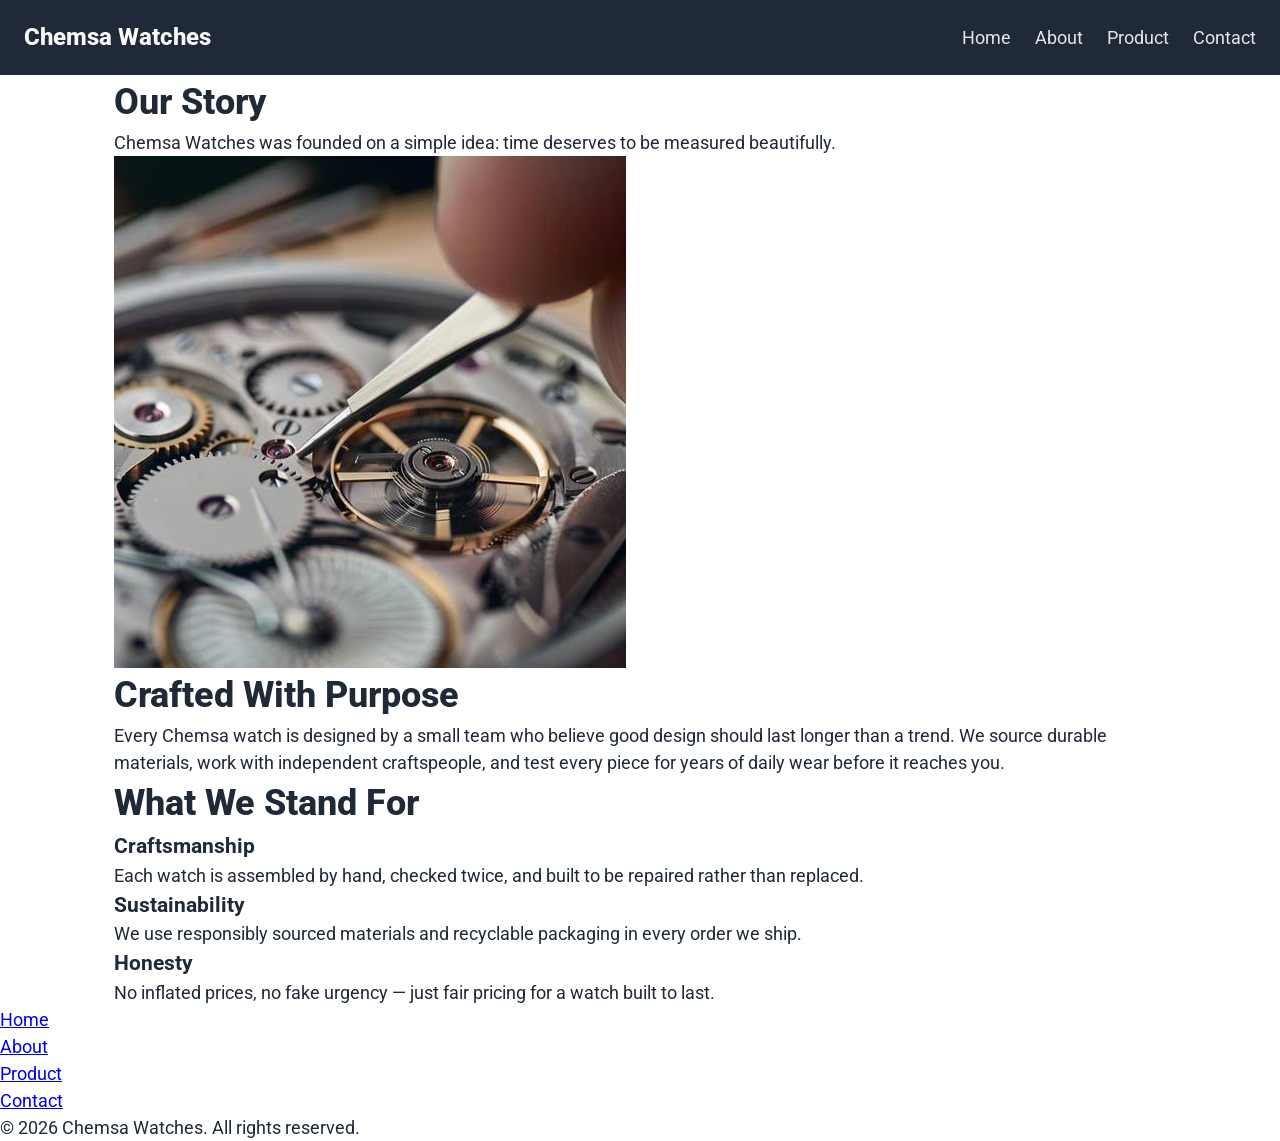
==== about.html @ fb9504d1 "Finished header, hero and other small changes" ====
<!DOCTYPE html>
<html lang="en">
<head>
    <meta charset="UTF-8">
    <meta name="viewport" content="width=device-width, initial-scale=1.0">
    <link rel="preconnect" href="https://fonts.googleapis.com">
    <link rel="preconnect" href="https://fonts.gstatic.com" crossorigin>
    <link href="https://fonts.googleapis.com/css2?family=Roboto:ital,wght@0,100..900;1,100..900&display=swap" rel="stylesheet">

    <link rel="stylesheet" href="css/base.css">
    <title>Document</title>
</head>
<body>
        <header>
        <div class="header-inner">
            <h1 class="logo">Chemsa Watches</h1>
            <nav>
                <ul>
                    <li><a href="index.html">Home</a></li>
                    <li><a href="about.html">About</a></li>
                    <li><a href="product.html">Product</a></li>
                    <li><a href="contact.html">Contact</a></li>
                </ul>
            </nav>
        </div>
    </header> 
    <main>
        <section class="page-intro">
            <div class="container">
                <h2>Our Story</h2>
                <p class="subtext">Chemsa Watches was founded on a simple idea: time deserves to be measured beautifully.</p>
            </div>
        </section>

        <section class="mission">
            <div class="container mission-inner">
                <div class="mission-image">
                    <img src="images/about-mission.jpg" alt="Chemsa watchmaker assembling a timepiece">
                </div>
                <div class="mission-text">
                    <h2>Crafted With Purpose</h2>
                    <p>Every Chemsa watch is designed by a small team who believe good design should last longer than a trend. We source durable materials, work with independent craftspeople, and test every piece for years of daily wear before it reaches you.</p>
                </div>
            </div>
        </section>

        <section class="values">
            <div class="container">
                <h2>What We Stand For</h2>
                <div class="values-list">
                    <article>
                        <h3>Craftsmanship</h3>
                        <p>Each watch is assembled by hand, checked twice, and built to be repaired rather than replaced.</p>
                    </article>
                    <article>
                        <h3>Sustainability</h3>
                        <p>We use responsibly sourced materials and recyclable packaging in every order we ship.</p>
                    </article>
                    <article>
                        <h3>Honesty</h3>
                        <p>No inflated prices, no fake urgency — just fair pricing for a watch built to last.</p>
                    </article>
                </div>
            </div>
        </section>
    </main>
        <footer>
        <nav>
            <ul>
                <li><a href="index.html">Home</a></li>
                <li><a href="about.html">About</a></li>
                <li><a href="product.html">Product</a></li>
                <li><a href="contact.html">Contact</a></li>
            </ul>
        </nav>
        <p>&copy; 2026 Chemsa Watches. All rights reserved.</p>
    </footer>
</body>
</html>
---- css/base.css ----
/* 
   base.css
   Reset, colour variables, typography, and the width container. 
   Changing anything in this file is a group decision.
*/



/* Reset */

* {
  margin: 0;
  padding: 0;
  box-sizing: border-box;
}


/* Variables */
/* The client's palette. */

:root {
  --dark:  #1F2937;   /* hero and footer background */
  --light: #F9FAF8;   /* hero main text            */
  --grey:  #E5E7EB;   /* secondary text, quote section background  */
  --blue:  #3882F6;   /* buttons, CTA background   */
}


/* Typography */
/* Roboto is imported in the <head> of each page, before this file. */

/* font goes on body and inherits down to everything */
body {
  font-family: "Roboto", sans-serif;
  font-size: 18px;
  line-height: 1.5;
  color: var(--dark);
}

h1 { 
  font-size: 48px; 
  font-weight: 800; 
  line-height: 1.1; 
}

h2 { 
  font-size: 36px; 
  font-weight: 800; 
}


/* Images */
/* Every content image should be stopped from overflowing its container: */
img { 
  max-width: 100%;
  height: auto;
  display: block;
}


/* The Width Container */
/* Every band's background is full width; its content sits inside this. */

.container {
 max-width: 1100px; 
 margin: 0 auto; 
 padding: 0 24px; 
}


/* Links */

/* Header */
header {
  background-color: var(--dark);
  padding: 24px 0;
}

.header-inner {
  display: flex;
  align-items: center;
  justify-content: space-between;
  padding: 0 24px;
}

.logo {
  font-size: 24px;
  font-weight: 800;
  color: var(--light);
}

header nav ul {
  display: flex;
  list-style: none;
  gap: 24px;
}

header nav a {
  font-size: 18px;
  color: var(--grey);
  text-decoration: none;
}

/* Hero Section */
.hero {
  background-color: var(--dark);
  padding: 64px 0;
}

.hero-inner {
  display: flex;
  align-items: center;
  justify-content: space-between;
  gap: 32px;
  padding: 0 24px;
}

.hero-text {
  flex: 1;
}

.hero-text h1 {
  font-size: 48px;
  font-weight: 800;
  color: var(--light);
  margin-bottom: 16px;
}

.hero-text .subtext {
  font-size: 18px;
  color: var(--grey);
  margin-bottom: 24px;
}

.hero-text .btn {
  display: inline-block;
  padding: 12px 32px;
  background-color: var(--blue);
  color: var(--light);
  border-radius: 6px;
  font-size: 18px;
  font-weight: 500;
  text-decoration: none;
}

.hero-image {
  flex: 1;
}

.hero-image img {
  width: 100%;
  min-height: 260px;
  object-fit: cover;
  background-color: var(--grey);
  border-radius: 4px;
  display: block;
}
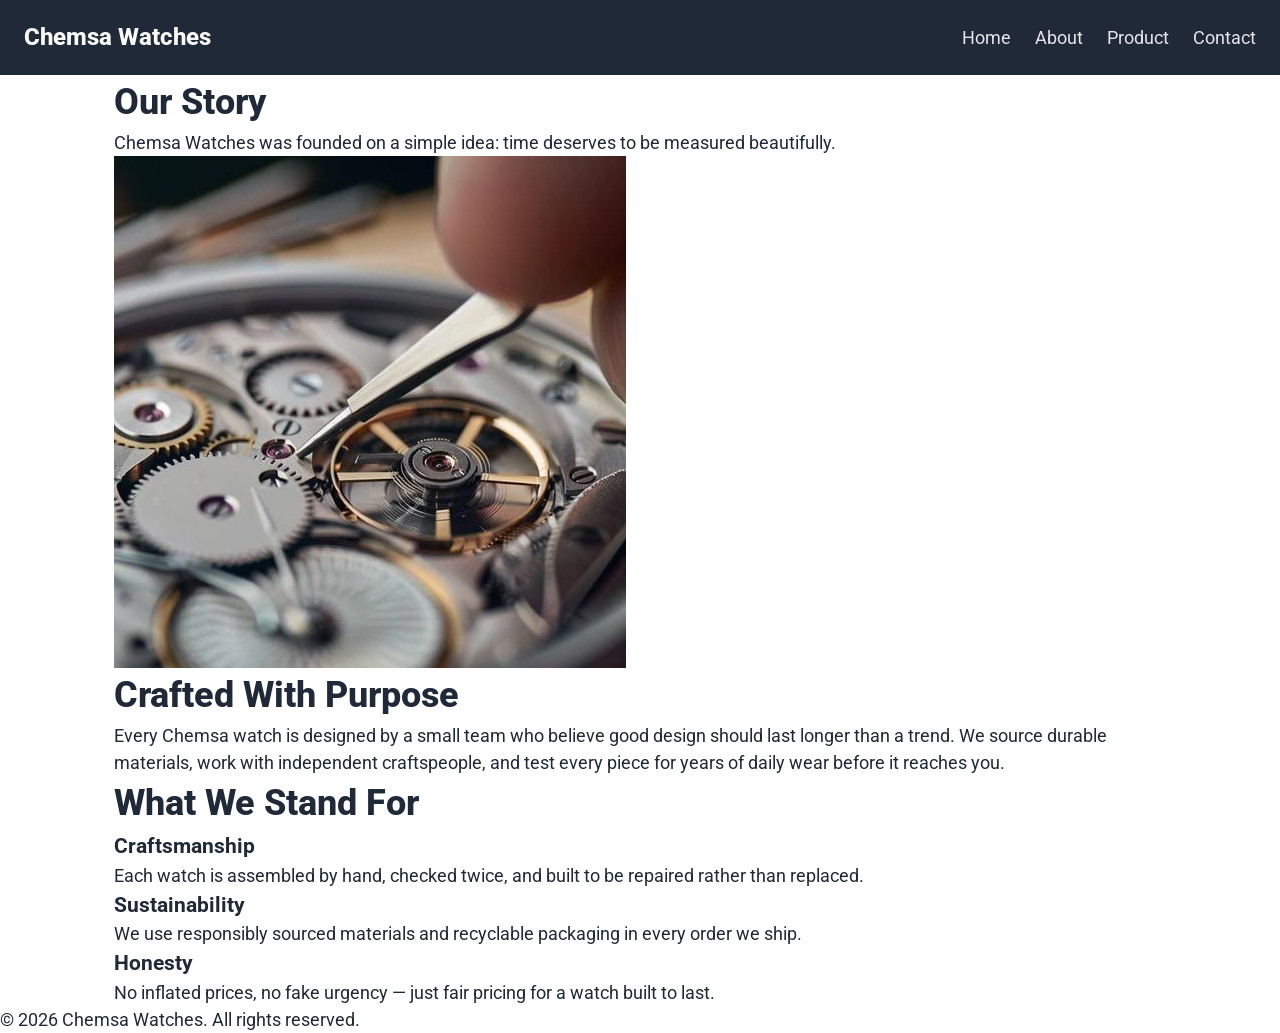
==== commit 1ea8178d: "Contacts page done and small fixes" ====
--- a/about.html
+++ b/about.html
@@ -8,7 +8,8 @@
     <link href="https://fonts.googleapis.com/css2?family=Roboto:ital,wght@0,100..900;1,100..900&display=swap" rel="stylesheet">
 
     <link rel="stylesheet" href="css/base.css">
-    <title>Document</title>
+    <link rel="stylesheet" href="css/about.css">
+    <title>Chemsa Watches - About Us</title>
 </head>
 <body>
         <header>
@@ -65,14 +66,6 @@
         </section>
     </main>
         <footer>
-        <nav>
-            <ul>
-                <li><a href="index.html">Home</a></li>
-                <li><a href="about.html">About</a></li>
-                <li><a href="product.html">Product</a></li>
-                <li><a href="contact.html">Contact</a></li>
-            </ul>
-        </nav>
         <p>&copy; 2026 Chemsa Watches. All rights reserved.</p>
     </footer>
 </body>
--- a/css/base.css
+++ b/css/base.css
@@ -67,9 +67,6 @@
  padding: 0 24px; 
 }
 
-
-/* Links */
-
 /* Header */
 header {
   background-color: var(--dark);
@@ -101,58 +98,21 @@
   text-decoration: none;
 }
 
-/* Hero Section */
-.hero {
-  background-color: var(--dark);
-  padding: 64px 0;
-}
-
-.hero-inner {
-  display: flex;
-  align-items: center;
-  justify-content: space-between;
-  gap: 32px;
-  padding: 0 24px;
-}
-
-.hero-text {
-  flex: 1;
-}
-
-.hero-text h1 {
-  font-size: 48px;
-  font-weight: 800;
-  color: var(--light);
-  margin-bottom: 16px;
-}
-
-.hero-text .subtext {
-  font-size: 18px;
-  color: var(--grey);
-  margin-bottom: 24px;
-}
-
-.hero-text .btn {
-  display: inline-block;
-  padding: 12px 32px;
+/* The filled blue button. */
+.btn {
+  display: inline-block;      
+  padding: 12px 32px;         /* 12px top/bottom, 32px left/right */
   background-color: var(--blue);
   color: var(--light);
   border-radius: 6px;
-  font-size: 18px;
   font-weight: 500;
-  text-decoration: none;
+  text-decoration: none;      /* kills the default underline */
 }
 
-.hero-image {
-  flex: 1;
+/* A second version: transparent middle, visible outline.
+   .btn sets the shape, .btn-outline overrides the colours. */
+.btn-outline {
+  background-color: transparent;
+  border: 2px solid var(--light);
+  padding: 10px 30px;         /* 2px less each side, so the border doesn't make this button bigger than the filled one */
 }
-
-.hero-image img {
-  width: 100%;
-  min-height: 260px;
-  object-fit: cover;
-  background-color: var(--grey);
-  border-radius: 4px;
-  display: block;
-}
-
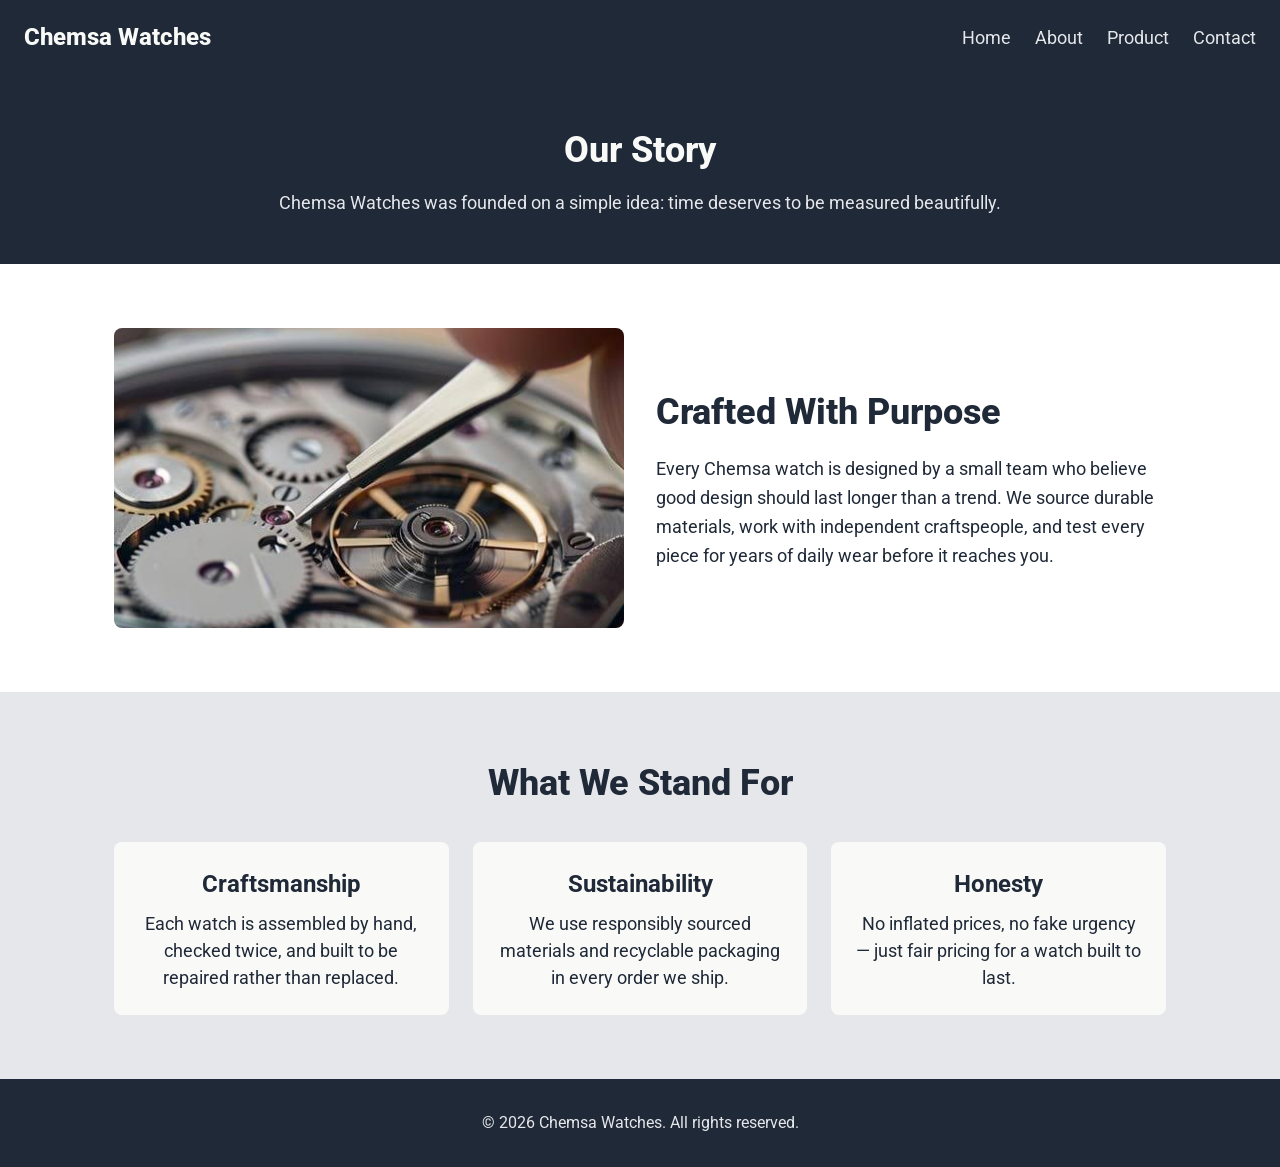
==== commit 661d79bf: "Finished About and fixed few things" ====
--- a/about.html
+++ b/about.html
@@ -12,9 +12,10 @@
     <title>Chemsa Watches - About Us</title>
 </head>
 <body>
-        <header>
+    <header>
         <div class="header-inner">
             <h1 class="logo">Chemsa Watches</h1>
+
             <nav>
                 <ul>
                     <li><a href="index.html">Home</a></li>
@@ -24,7 +25,7 @@
                 </ul>
             </nav>
         </div>
-    </header> 
+    </header>
     <main>
         <section class="page-intro">
             <div class="container">
--- a/css/base.css
+++ b/css/base.css
@@ -98,21 +98,37 @@
   text-decoration: none;
 }
 
-/* The filled blue button. */
-.btn {
-  display: inline-block;      
-  padding: 12px 32px;         /* 12px top/bottom, 32px left/right */
-  background-color: var(--blue);
-  color: var(--light);
-  border-radius: 6px;
-  font-weight: 500;
-  text-decoration: none;      /* kills the default underline */
+footer {
+  background-color: var(--dark); 
+  color: var(--grey);
+  padding: 32px 24px;              /* 32px top/bottom, 24px left/right so
+                                      nothing touches the screen edge */
+  text-align: center;              
+  font-size: 16px;                 
 }
+ 
+/* The footer nav: links in one centred row. */
+footer nav ul {
+  display: flex;
+  justify-content: center;
+  list-style: none;          /* kills the bullet points */
+  gap: 24px;                 
+  margin-bottom: 16px;       
+}
+ 
+footer nav a {
+  color: var(--grey);
+  text-decoration: none;     /* no underline */
+}
+ 
+@media (max-width: 768px) {
+  .header-inner {
+    flex-direction: column;
+    gap: 16px;
+  }
 
-/* A second version: transparent middle, visible outline.
-   .btn sets the shape, .btn-outline overrides the colours. */
-.btn-outline {
-  background-color: transparent;
-  border: 2px solid var(--light);
-  padding: 10px 30px;         /* 2px less each side, so the border doesn't make this button bigger than the filled one */
-}
+  footer nav ul {
+    flex-direction: column;
+    gap: 12px;
+  }
+}
--- a/css/about.css
+++ b/css/about.css
@@ -0,0 +1,102 @@
+/* Page intro */
+.page-intro {
+  background-color: var(--dark);
+  padding: 48px 0;
+  text-align: center;
+}
+
+.page-intro h2 {
+  font-size: 36px;
+  font-weight: 800;
+  color: var(--light);
+  margin-bottom: 12px;
+}
+
+.page-intro .subtext {
+  font-size: 18px;
+  color: var(--grey);
+}
+
+/* Mission section */
+.mission {
+  padding: 64px 0;
+}
+
+.mission-inner {
+  display: flex;
+  align-items: center;
+  gap: 32px;
+}
+
+.mission-image,
+.mission-text {
+  flex: 1;
+}
+
+.mission-image img {
+  width: 100%;
+  height: 300px;
+  object-fit: cover;
+  border-radius: 8px;
+  display: block;
+}
+
+.mission-text h2 {
+  font-size: 36px;
+  font-weight: 800;
+  margin-bottom: 16px;
+}
+
+.mission-text p {
+  font-size: 18px;
+  line-height: 1.6;
+}
+
+/* Values section */
+.values {
+  background-color: var(--grey);
+  padding: 64px 0;
+  text-align: center;
+}
+
+.values h2 {
+  font-size: 36px;
+  font-weight: 800;
+  margin-bottom: 32px;
+}
+
+.values-list {
+  display: flex;
+  gap: 24px;
+}
+
+.values-list article {
+  flex: 1;
+  background-color: var(--light);
+  padding: 24px;
+  border-radius: 8px;
+}
+
+.values-list h3 {
+  font-size: 24px;
+  font-weight: 700;
+  margin-bottom: 8px;
+}
+
+.values-list p {
+  font-size: 18px;
+  line-height: 1.5;
+}
+
+/* Stack on smaller screens */
+@media (max-width: 768px) {
+  .mission-inner {
+    flex-direction: column;
+    text-align: center;
+  }
+
+  .values-list {
+    flex-direction: column;
+  }
+}
+
